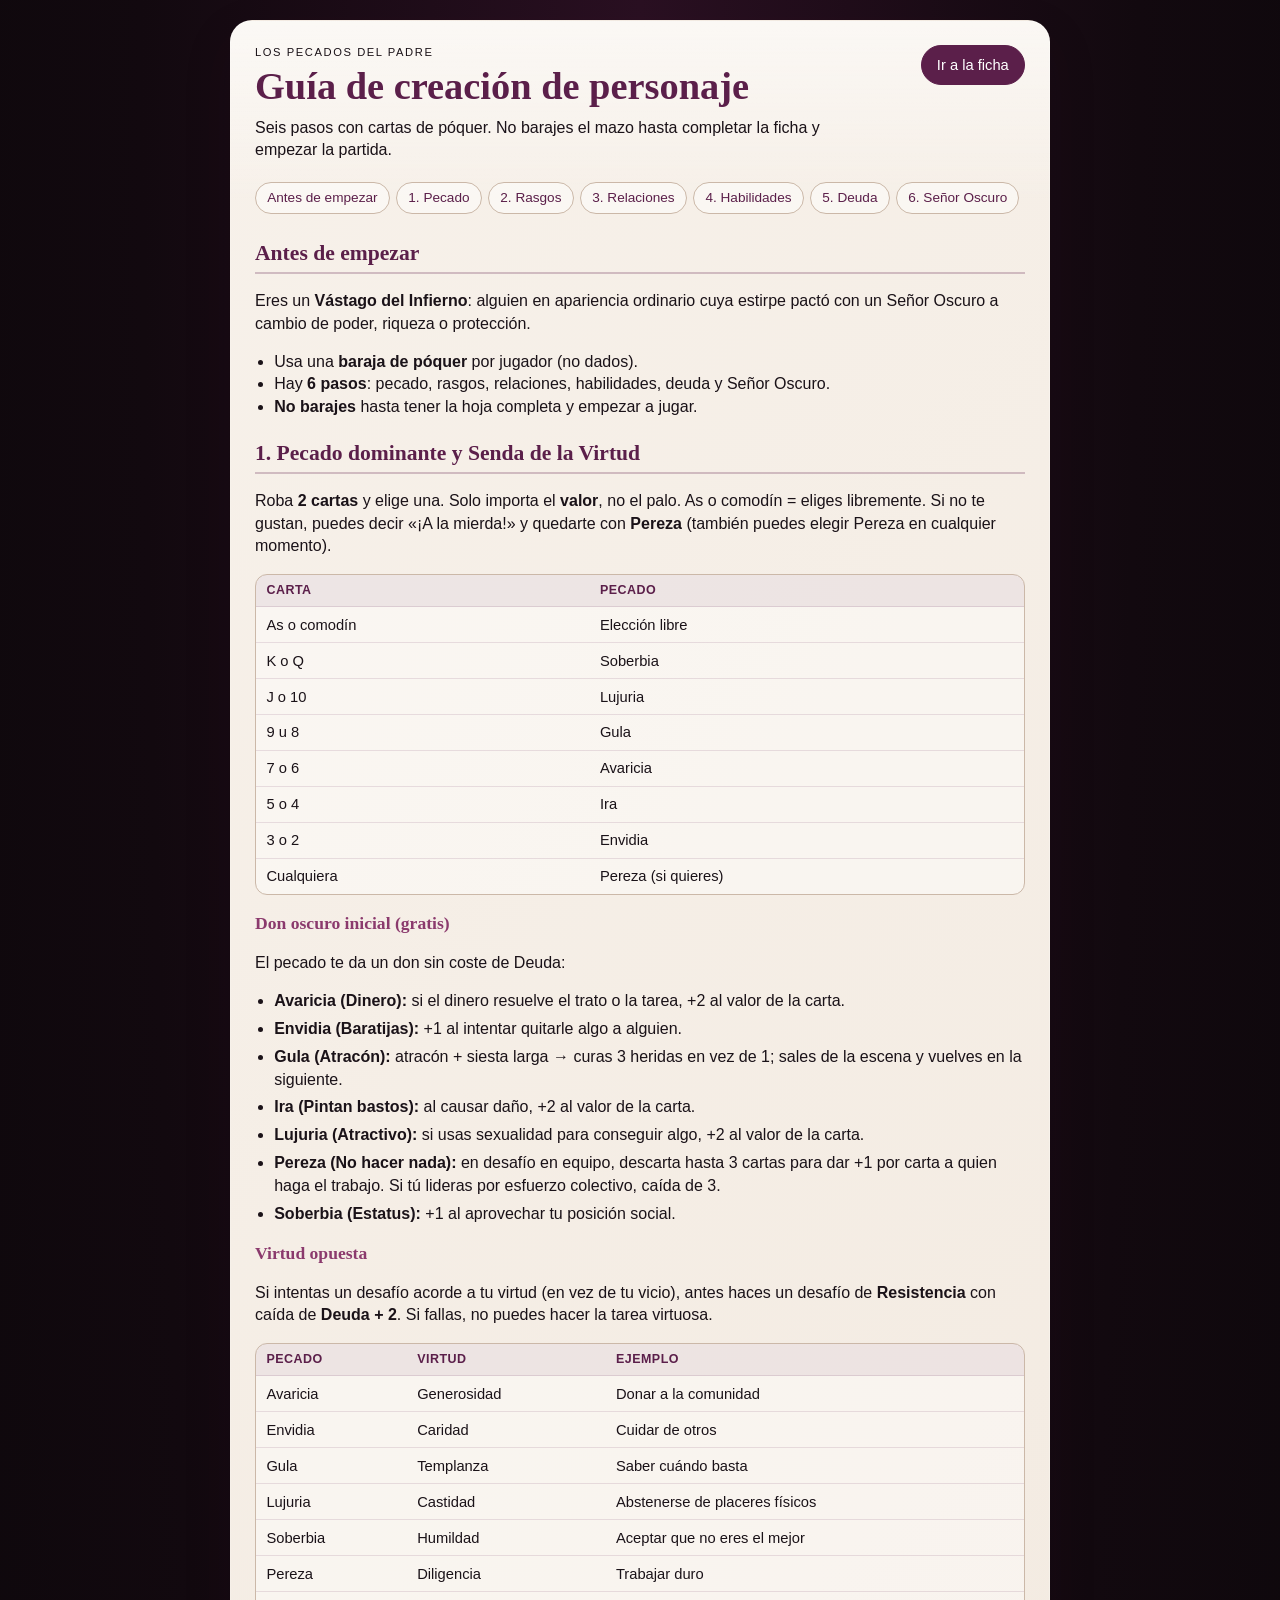
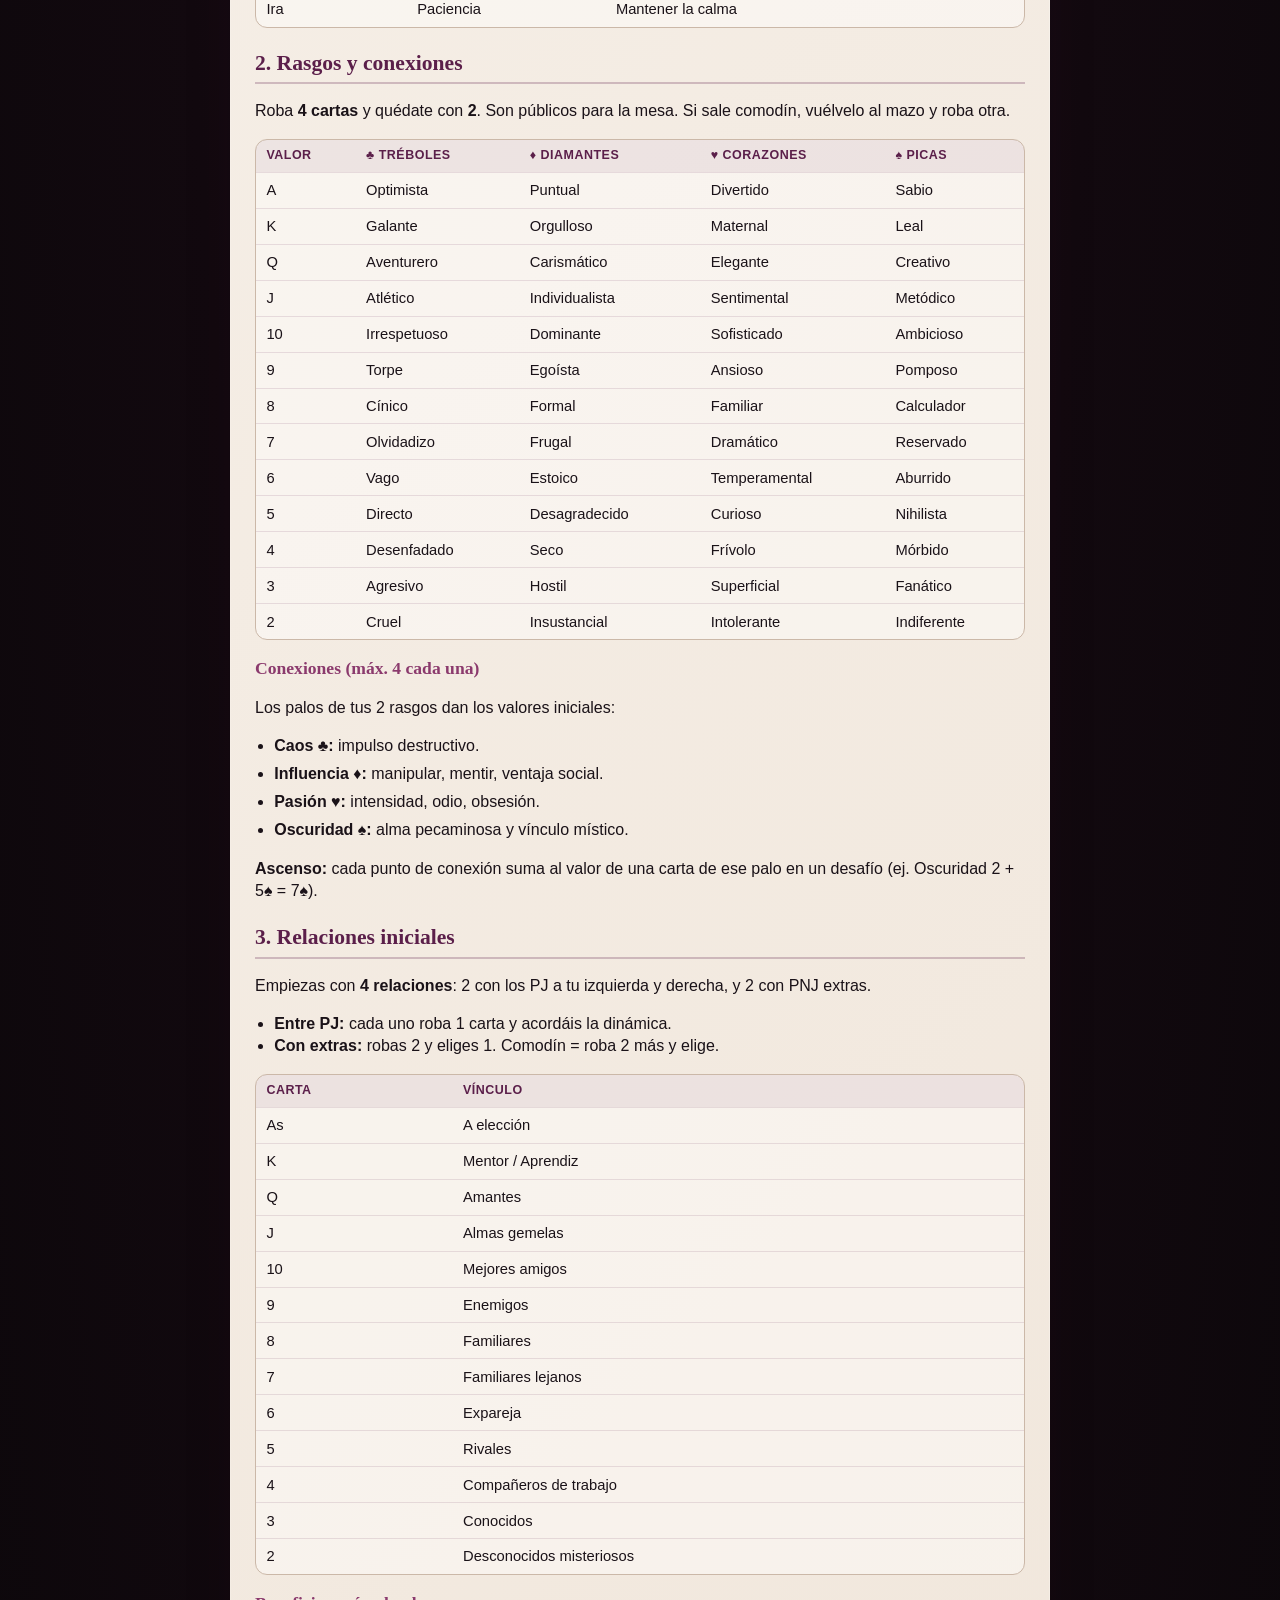
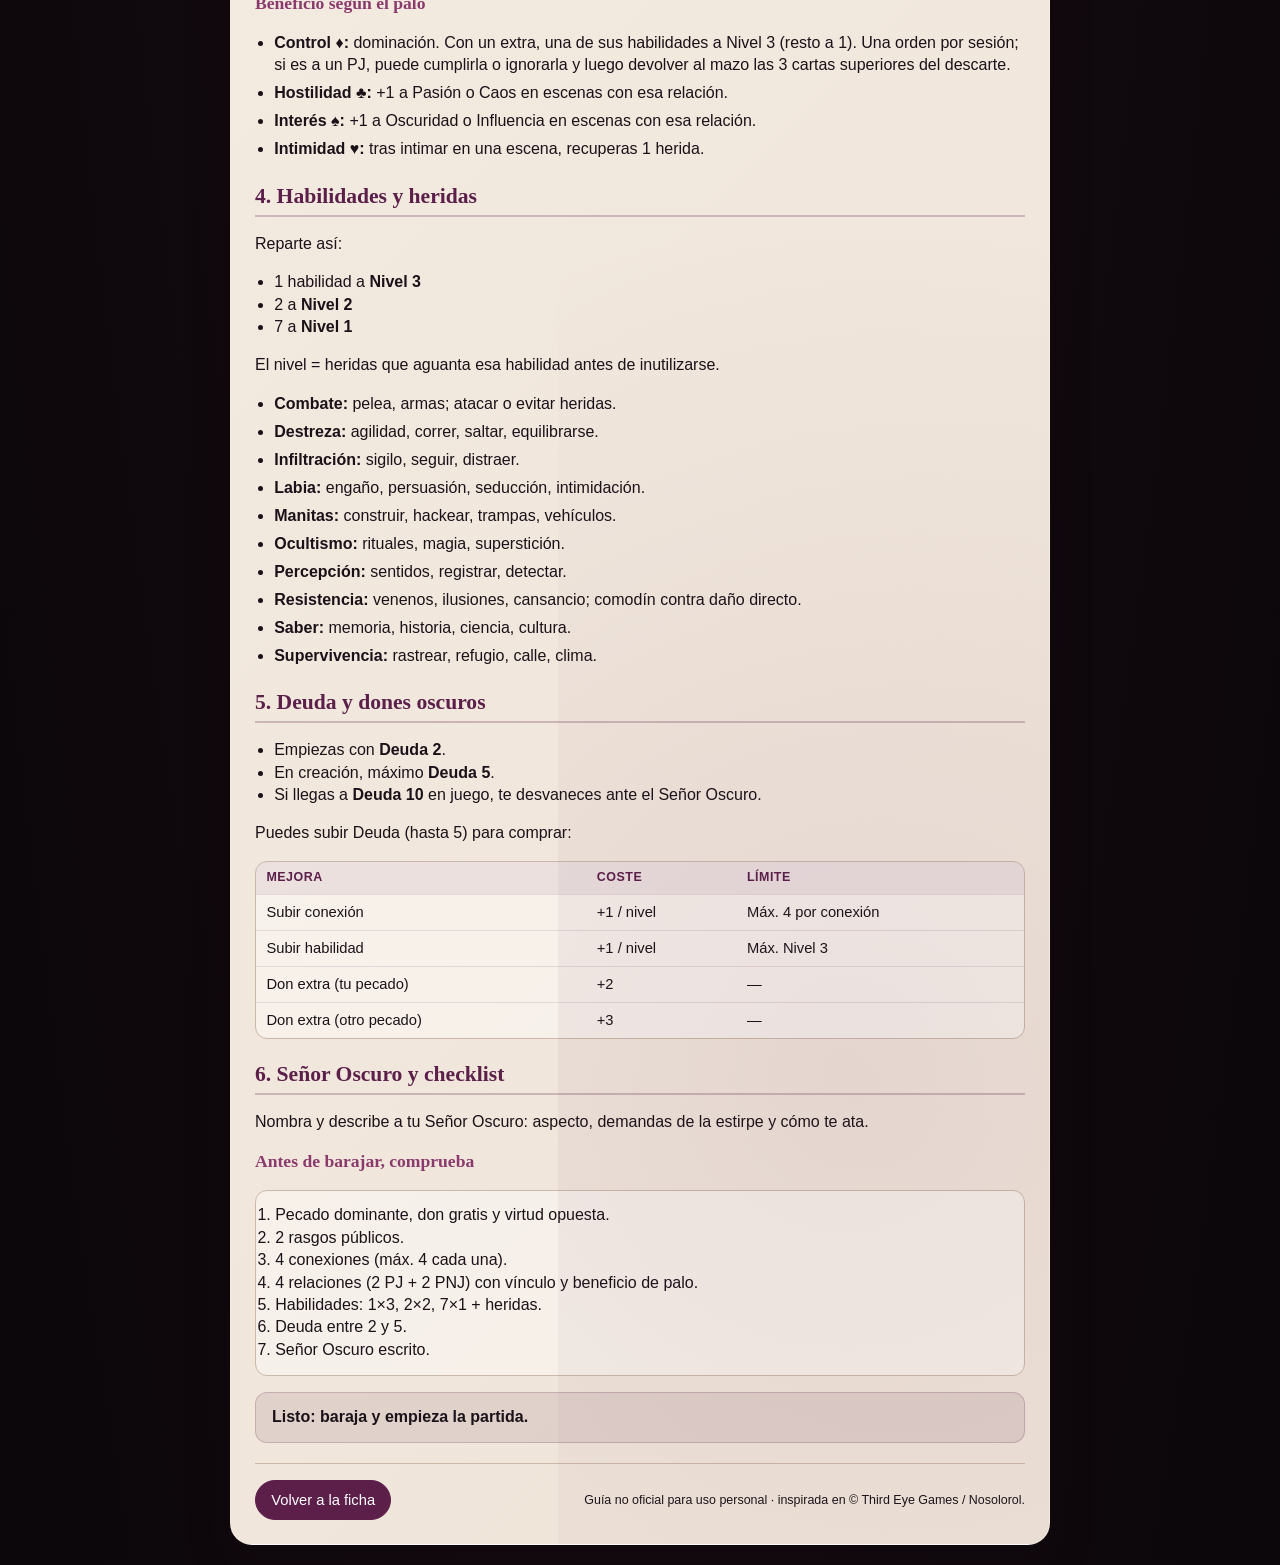
==== guia.html @ a3022a76 "added creation guide" ====
<!DOCTYPE html>
<html lang="es">
  <head>
    <meta charset="utf-8" />
    <meta name="viewport" content="width=device-width, initial-scale=1" />
    <title>Guía de creación — Los Pecados del Padre</title>
    <meta
      name="description"
      content="Guía simple de creación de personaje para Los Pecados del Padre."
    />
    <link rel="stylesheet" href="styles.css" />
  </head>
  <body>
    <div class="page guide">
      <header class="guide-top">
        <div>
          <p class="eyebrow">Los Pecados del Padre</p>
          <h1>Guía de creación de personaje</h1>
          <p class="lede">
            Seis pasos con cartas de póquer. No barajes el mazo hasta completar
            la ficha y empezar la partida.
          </p>
        </div>
        <a class="nav-btn" href="index.html">Ir a la ficha</a>
      </header>

      <nav class="toc" aria-label="Pasos">
        <a href="#intro">Antes de empezar</a>
        <a href="#paso-1">1. Pecado</a>
        <a href="#paso-2">2. Rasgos</a>
        <a href="#paso-3">3. Relaciones</a>
        <a href="#paso-4">4. Habilidades</a>
        <a href="#paso-5">5. Deuda</a>
        <a href="#paso-6">6. Señor Oscuro</a>
      </nav>

      <section id="intro">
        <h2>Antes de empezar</h2>
        <p>
          Eres un <strong>Vástago del Infierno</strong>: alguien en apariencia
          ordinario cuya estirpe pactó con un Señor Oscuro a cambio de poder,
          riqueza o protección.
        </p>
        <ul>
          <li>Usa una <strong>baraja de póquer</strong> por jugador (no dados).</li>
          <li>Hay <strong>6 pasos</strong>: pecado, rasgos, relaciones, habilidades, deuda y Señor Oscuro.</li>
          <li><strong>No barajes</strong> hasta tener la hoja completa y empezar a jugar.</li>
        </ul>
      </section>

      <section id="paso-1">
        <h2>1. Pecado dominante y Senda de la Virtud</h2>
        <p>
          Roba <strong>2 cartas</strong> y elige una. Solo importa el
          <strong>valor</strong>, no el palo. As o comodín = eliges libremente.
          Si no te gustan, puedes decir «¡A la mierda!» y quedarte con
          <strong>Pereza</strong> (también puedes elegir Pereza en cualquier momento).
        </p>

        <div class="table-wrap">
          <table>
            <thead>
              <tr>
                <th>Carta</th>
                <th>Pecado</th>
              </tr>
            </thead>
            <tbody>
              <tr><td>As o comodín</td><td>Elección libre</td></tr>
              <tr><td>K o Q</td><td>Soberbia</td></tr>
              <tr><td>J o 10</td><td>Lujuria</td></tr>
              <tr><td>9 u 8</td><td>Gula</td></tr>
              <tr><td>7 o 6</td><td>Avaricia</td></tr>
              <tr><td>5 o 4</td><td>Ira</td></tr>
              <tr><td>3 o 2</td><td>Envidia</td></tr>
              <tr><td>Cualquiera</td><td>Pereza (si quieres)</td></tr>
            </tbody>
          </table>
        </div>

        <h3>Don oscuro inicial (gratis)</h3>
        <p>El pecado te da un don sin coste de Deuda:</p>
        <ul class="compact">
          <li><strong>Avaricia (Dinero):</strong> si el dinero resuelve el trato o la tarea, +2 al valor de la carta.</li>
          <li><strong>Envidia (Baratijas):</strong> +1 al intentar quitarle algo a alguien.</li>
          <li><strong>Gula (Atracón):</strong> atracón + siesta larga → curas 3 heridas en vez de 1; sales de la escena y vuelves en la siguiente.</li>
          <li><strong>Ira (Pintan bastos):</strong> al causar daño, +2 al valor de la carta.</li>
          <li><strong>Lujuria (Atractivo):</strong> si usas sexualidad para conseguir algo, +2 al valor de la carta.</li>
          <li><strong>Pereza (No hacer nada):</strong> en desafío en equipo, descarta hasta 3 cartas para dar +1 por carta a quien haga el trabajo. Si tú lideras por esfuerzo colectivo, caída de 3.</li>
          <li><strong>Soberbia (Estatus):</strong> +1 al aprovechar tu posición social.</li>
        </ul>

        <h3>Virtud opuesta</h3>
        <p>
          Si intentas un desafío acorde a tu virtud (en vez de tu vicio), antes
          haces un desafío de <strong>Resistencia</strong> con caída de
          <strong>Deuda + 2</strong>. Si fallas, no puedes hacer la tarea virtuosa.
        </p>
        <div class="table-wrap">
          <table>
            <thead>
              <tr><th>Pecado</th><th>Virtud</th><th>Ejemplo</th></tr>
            </thead>
            <tbody>
              <tr><td>Avaricia</td><td>Generosidad</td><td>Donar a la comunidad</td></tr>
              <tr><td>Envidia</td><td>Caridad</td><td>Cuidar de otros</td></tr>
              <tr><td>Gula</td><td>Templanza</td><td>Saber cuándo basta</td></tr>
              <tr><td>Lujuria</td><td>Castidad</td><td>Abstenerse de placeres físicos</td></tr>
              <tr><td>Soberbia</td><td>Humildad</td><td>Aceptar que no eres el mejor</td></tr>
              <tr><td>Pereza</td><td>Diligencia</td><td>Trabajar duro</td></tr>
              <tr><td>Ira</td><td>Paciencia</td><td>Mantener la calma</td></tr>
            </tbody>
          </table>
        </div>
      </section>

      <section id="paso-2">
        <h2>2. Rasgos y conexiones</h2>
        <p>
          Roba <strong>4 cartas</strong> y quédate con <strong>2</strong>. Son
          públicos para la mesa. Si sale comodín, vuélvelo al mazo y roba otra.
        </p>

        <div class="table-wrap">
          <table>
            <thead>
              <tr>
                <th>Valor</th>
                <th>♣ Tréboles</th>
                <th>♦ Diamantes</th>
                <th>♥ Corazones</th>
                <th>♠ Picas</th>
              </tr>
            </thead>
            <tbody>
              <tr><td>A</td><td>Optimista</td><td>Puntual</td><td>Divertido</td><td>Sabio</td></tr>
              <tr><td>K</td><td>Galante</td><td>Orgulloso</td><td>Maternal</td><td>Leal</td></tr>
              <tr><td>Q</td><td>Aventurero</td><td>Carismático</td><td>Elegante</td><td>Creativo</td></tr>
              <tr><td>J</td><td>Atlético</td><td>Individualista</td><td>Sentimental</td><td>Metódico</td></tr>
              <tr><td>10</td><td>Irrespetuoso</td><td>Dominante</td><td>Sofisticado</td><td>Ambicioso</td></tr>
              <tr><td>9</td><td>Torpe</td><td>Egoísta</td><td>Ansioso</td><td>Pomposo</td></tr>
              <tr><td>8</td><td>Cínico</td><td>Formal</td><td>Familiar</td><td>Calculador</td></tr>
              <tr><td>7</td><td>Olvidadizo</td><td>Frugal</td><td>Dramático</td><td>Reservado</td></tr>
              <tr><td>6</td><td>Vago</td><td>Estoico</td><td>Temperamental</td><td>Aburrido</td></tr>
              <tr><td>5</td><td>Directo</td><td>Desagradecido</td><td>Curioso</td><td>Nihilista</td></tr>
              <tr><td>4</td><td>Desenfadado</td><td>Seco</td><td>Frívolo</td><td>Mórbido</td></tr>
              <tr><td>3</td><td>Agresivo</td><td>Hostil</td><td>Superficial</td><td>Fanático</td></tr>
              <tr><td>2</td><td>Cruel</td><td>Insustancial</td><td>Intolerante</td><td>Indiferente</td></tr>
            </tbody>
          </table>
        </div>

        <h3>Conexiones (máx. 4 cada una)</h3>
        <p>Los palos de tus 2 rasgos dan los valores iniciales:</p>
        <ul class="compact">
          <li><strong>Caos ♣:</strong> impulso destructivo.</li>
          <li><strong>Influencia ♦:</strong> manipular, mentir, ventaja social.</li>
          <li><strong>Pasión ♥:</strong> intensidad, odio, obsesión.</li>
          <li><strong>Oscuridad ♠:</strong> alma pecaminosa y vínculo místico.</li>
        </ul>
        <p>
          <strong>Ascenso:</strong> cada punto de conexión suma al valor de una
          carta de ese palo en un desafío (ej. Oscuridad 2 + 5♠ = 7♠).
        </p>
      </section>

      <section id="paso-3">
        <h2>3. Relaciones iniciales</h2>
        <p>
          Empiezas con <strong>4 relaciones</strong>: 2 con los PJ a tu izquierda
          y derecha, y 2 con PNJ extras.
        </p>
        <ul>
          <li><strong>Entre PJ:</strong> cada uno roba 1 carta y acordáis la dinámica.</li>
          <li><strong>Con extras:</strong> robas 2 y eliges 1. Comodín = roba 2 más y elige.</li>
        </ul>

        <div class="table-wrap">
          <table>
            <thead>
              <tr><th>Carta</th><th>Vínculo</th></tr>
            </thead>
            <tbody>
              <tr><td>As</td><td>A elección</td></tr>
              <tr><td>K</td><td>Mentor / Aprendiz</td></tr>
              <tr><td>Q</td><td>Amantes</td></tr>
              <tr><td>J</td><td>Almas gemelas</td></tr>
              <tr><td>10</td><td>Mejores amigos</td></tr>
              <tr><td>9</td><td>Enemigos</td></tr>
              <tr><td>8</td><td>Familiares</td></tr>
              <tr><td>7</td><td>Familiares lejanos</td></tr>
              <tr><td>6</td><td>Expareja</td></tr>
              <tr><td>5</td><td>Rivales</td></tr>
              <tr><td>4</td><td>Compañeros de trabajo</td></tr>
              <tr><td>3</td><td>Conocidos</td></tr>
              <tr><td>2</td><td>Desconocidos misteriosos</td></tr>
            </tbody>
          </table>
        </div>

        <h3>Beneficio según el palo</h3>
        <ul class="compact">
          <li><strong>Control ♦:</strong> dominación. Con un extra, una de sus habilidades a Nivel 3 (resto a 1). Una orden por sesión; si es a un PJ, puede cumplirla o ignorarla y luego devolver al mazo las 3 cartas superiores del descarte.</li>
          <li><strong>Hostilidad ♣:</strong> +1 a Pasión o Caos en escenas con esa relación.</li>
          <li><strong>Interés ♠:</strong> +1 a Oscuridad o Influencia en escenas con esa relación.</li>
          <li><strong>Intimidad ♥:</strong> tras intimar en una escena, recuperas 1 herida.</li>
        </ul>
      </section>

      <section id="paso-4">
        <h2>4. Habilidades y heridas</h2>
        <p>Reparte así:</p>
        <ul>
          <li>1 habilidad a <strong>Nivel 3</strong></li>
          <li>2 a <strong>Nivel 2</strong></li>
          <li>7 a <strong>Nivel 1</strong></li>
        </ul>
        <p>El nivel = heridas que aguanta esa habilidad antes de inutilizarse.</p>
        <ul class="compact">
          <li><strong>Combate:</strong> pelea, armas; atacar o evitar heridas.</li>
          <li><strong>Destreza:</strong> agilidad, correr, saltar, equilibrarse.</li>
          <li><strong>Infiltración:</strong> sigilo, seguir, distraer.</li>
          <li><strong>Labia:</strong> engaño, persuasión, seducción, intimidación.</li>
          <li><strong>Manitas:</strong> construir, hackear, trampas, vehículos.</li>
          <li><strong>Ocultismo:</strong> rituales, magia, superstición.</li>
          <li><strong>Percepción:</strong> sentidos, registrar, detectar.</li>
          <li><strong>Resistencia:</strong> venenos, ilusiones, cansancio; comodín contra daño directo.</li>
          <li><strong>Saber:</strong> memoria, historia, ciencia, cultura.</li>
          <li><strong>Supervivencia:</strong> rastrear, refugio, calle, clima.</li>
        </ul>
      </section>

      <section id="paso-5">
        <h2>5. Deuda y dones oscuros</h2>
        <ul>
          <li>Empiezas con <strong>Deuda 2</strong>.</li>
          <li>En creación, máximo <strong>Deuda 5</strong>.</li>
          <li>Si llegas a <strong>Deuda 10</strong> en juego, te desvaneces ante el Señor Oscuro.</li>
        </ul>
        <p>Puedes subir Deuda (hasta 5) para comprar:</p>
        <div class="table-wrap">
          <table>
            <thead>
              <tr><th>Mejora</th><th>Coste</th><th>Límite</th></tr>
            </thead>
            <tbody>
              <tr><td>Subir conexión</td><td>+1 / nivel</td><td>Máx. 4 por conexión</td></tr>
              <tr><td>Subir habilidad</td><td>+1 / nivel</td><td>Máx. Nivel 3</td></tr>
              <tr><td>Don extra (tu pecado)</td><td>+2</td><td>—</td></tr>
              <tr><td>Don extra (otro pecado)</td><td>+3</td><td>—</td></tr>
            </tbody>
          </table>
        </div>
      </section>

      <section id="paso-6">
        <h2>6. Señor Oscuro y checklist</h2>
        <p>
          Nombra y describe a tu Señor Oscuro: aspecto, demandas de la estirpe
          y cómo te ata.
        </p>
        <h3>Antes de barajar, comprueba</h3>
        <ol class="checklist">
          <li>Pecado dominante, don gratis y virtud opuesta.</li>
          <li>2 rasgos públicos.</li>
          <li>4 conexiones (máx. 4 cada una).</li>
          <li>4 relaciones (2 PJ + 2 PNJ) con vínculo y beneficio de palo.</li>
          <li>Habilidades: 1×3, 2×2, 7×1 + heridas.</li>
          <li>Deuda entre 2 y 5.</li>
          <li>Señor Oscuro escrito.</li>
        </ol>
        <p class="callout">Listo: baraja y empieza la partida.</p>
      </section>

      <footer class="toolbar guide-foot">
        <a class="nav-btn" href="index.html">Volver a la ficha</a>
        <p class="credit">
          Guía no oficial para uso personal · inspirada en © Third Eye Games /
          Nosolorol.
        </p>
      </footer>
    </div>
  </body>
</html>
---- styles.css ----
:root {
  --ink: #1a1218;
  --muted: #5c4a56;
  --paper: #f7f1ea;
  --paper-2: #efe4d8;
  --line: #cbb8a8;
  --accent: #5b1f4a;
  --accent-2: #8b3a6d;
  --danger: #8a1f2b;
  --shadow: 0 18px 50px rgba(40, 16, 28, 0.12);
  --radius: 14px;
  --font-display: "Palatino Linotype", Palatino, "Book Antiqua", Georgia, serif;
  --font-body: "Avenir Next", "Segoe UI", "Helvetica Neue", sans-serif;
}

* {
  box-sizing: border-box;
}

html {
  background:
    radial-gradient(ellipse at top, #2a1022 0%, #12090f 55%, #0b070a 100%);
  min-height: 100%;
}

body {
  margin: 0;
  color: var(--ink);
  font-family: var(--font-body);
  line-height: 1.4;
  padding: 1.25rem;
}

.page {
  max-width: 980px;
  margin: 0 auto;
  background:
    linear-gradient(180deg, rgba(255, 255, 255, 0.55), transparent 180px),
    linear-gradient(135deg, var(--paper), var(--paper-2));
  border: 1px solid rgba(255, 255, 255, 0.2);
  border-radius: 22px;
  box-shadow: var(--shadow);
  padding: 1.5rem;
  position: relative;
  overflow: hidden;
}

.page::before {
  content: "";
  position: absolute;
  inset: auto -10% -20% 40%;
  height: 60%;
  background:
    radial-gradient(circle, rgba(91, 31, 74, 0.08), transparent 60%);
  pointer-events: none;
}

.top {
  display: grid;
  grid-template-columns: 1.1fr 1.4fr;
  gap: 1.25rem;
  align-items: start;
  margin-bottom: 1.25rem;
}

.eyebrow {
  margin: 0 0 0.35rem;
  text-transform: uppercase;
  letter-spacing: 0.14em;
  font-size: 0.7rem;
  color: var(--muted);
}

.brand h1 {
  margin: 0;
  font-family: var(--font-display);
  font-size: clamp(2rem, 5vw, 3rem);
  line-height: 0.95;
  color: var(--accent);
  letter-spacing: -0.02em;
}

.identity {
  display: grid;
  grid-template-columns: 1fr 1fr;
  gap: 0.65rem;
}

.identity .wide {
  grid-column: 1 / -1;
}

.resources {
  display: grid;
  grid-template-columns: repeat(5, minmax(0, 1fr));
  gap: 0.65rem;
  margin-bottom: 1.25rem;
}

.stat {
  background: rgba(255, 255, 255, 0.45);
  border: 1px solid var(--line);
  border-radius: var(--radius);
  padding: 0.65rem;
  display: grid;
  gap: 0.35rem;
  justify-items: center;
  text-align: center;
}

.stat span {
  font-size: 0.72rem;
  letter-spacing: 0.08em;
  text-transform: uppercase;
  color: var(--accent);
  font-weight: 700;
}

.stat input[type="text"] {
  width: 100%;
  text-align: center;
  font-size: 1.25rem;
  font-weight: 700;
}

.stat i {
  font-style: normal;
  opacity: 0.75;
}

.columns {
  display: grid;
  grid-template-columns: 1fr 1fr;
  gap: 1.25rem;
}

section {
  margin-bottom: 1.25rem;
}

h2 {
  margin: 0 0 0.65rem;
  font-family: var(--font-display);
  color: var(--accent);
  font-size: 1.35rem;
  border-bottom: 2px solid rgba(91, 31, 74, 0.25);
  padding-bottom: 0.25rem;
}

.hint {
  margin: -0.25rem 0 0.75rem;
  color: var(--muted);
  font-size: 0.9rem;
}

.stack,
.missions {
  display: grid;
  gap: 0.75rem;
}

.gift,
.relation {
  background: rgba(255, 255, 255, 0.35);
  border: 1px solid var(--line);
  border-radius: 12px;
  padding: 0.75rem;
  display: grid;
  gap: 0.5rem;
}

.row {
  display: grid;
  grid-template-columns: 1fr 0.55fr;
  gap: 0.5rem;
}

label {
  display: grid;
  gap: 0.25rem;
}

label > span {
  font-size: 0.72rem;
  letter-spacing: 0.06em;
  text-transform: uppercase;
  color: var(--muted);
  font-weight: 600;
}

input[type="text"],
textarea {
  width: 100%;
  border: 1px solid var(--line);
  background: rgba(255, 255, 255, 0.7);
  border-radius: 8px;
  padding: 0.55rem 0.65rem;
  font: inherit;
  color: var(--ink);
  resize: vertical;
}

input[type="text"]:focus,
textarea:focus {
  outline: 2px solid rgba(139, 58, 109, 0.35);
  border-color: var(--accent-2);
}

.skills {
  display: grid;
  gap: 0.45rem;
}

.skill {
  display: grid;
  grid-template-columns: 1fr auto;
  gap: 0.75rem;
  align-items: center;
  padding: 0.45rem 0.55rem;
  border-bottom: 1px dashed rgba(91, 31, 74, 0.2);
}

.skill-name {
  display: flex;
  align-items: center;
  gap: 0.55rem;
  font-weight: 700;
  letter-spacing: 0.04em;
  text-transform: uppercase;
  font-size: 0.92rem;
}

.skill-name input[type="text"] {
  width: 2.5rem;
  text-align: center;
  padding: 0.35rem;
  font-weight: 700;
}

.wounds {
  display: flex;
  gap: 0.35rem;
}

.wounds label {
  display: inline-flex;
  width: 1.15rem;
  height: 1.15rem;
  border: 1.5px solid var(--accent);
  border-radius: 3px;
  align-items: center;
  justify-content: center;
  cursor: pointer;
  background: rgba(255, 255, 255, 0.65);
}

.wounds input {
  appearance: none;
  width: 100%;
  height: 100%;
  margin: 0;
  border-radius: 1px;
  cursor: pointer;
}

.wounds input:checked {
  background: var(--accent);
}

.toolbar {
  margin-top: 0.5rem;
  padding-top: 1rem;
  border-top: 1px solid var(--line);
  display: grid;
  gap: 0.75rem;
}

.status {
  margin: 0;
  color: var(--muted);
  font-size: 0.92rem;
}

.actions {
  display: flex;
  flex-wrap: wrap;
  gap: 0.5rem;
}

button,
.file-btn {
  appearance: none;
  border: 1px solid var(--accent);
  background: var(--accent);
  color: #fff;
  border-radius: 999px;
  padding: 0.55rem 0.95rem;
  font: inherit;
  font-size: 0.92rem;
  cursor: pointer;
}

.file-btn {
  display: inline-flex;
  align-items: center;
}

button.danger {
  background: transparent;
  color: var(--danger);
  border-color: var(--danger);
}

a.nav-btn {
  appearance: none;
  display: inline-flex;
  align-items: center;
  justify-content: center;
  text-decoration: none;
  border: 1px solid var(--accent);
  background: var(--accent);
  color: #fff;
  border-radius: 999px;
  padding: 0.55rem 0.95rem;
  font: inherit;
  font-size: 0.92rem;
  cursor: pointer;
}

a.nav-btn.secondary {
  background: transparent;
  color: var(--accent);
}

.guide-link {
  margin-top: 0.85rem;
}

.credit {
  margin: 0;
  color: var(--muted);
  font-size: 0.78rem;
}

/* —— Guía —— */
.guide {
  max-width: 820px;
}

.guide-top {
  display: flex;
  flex-wrap: wrap;
  gap: 1rem;
  justify-content: space-between;
  align-items: flex-start;
  margin-bottom: 1.25rem;
}

.guide h1 {
  margin: 0;
  font-family: var(--font-display);
  font-size: clamp(1.75rem, 4vw, 2.4rem);
  line-height: 1.05;
  color: var(--accent);
}

.lede {
  margin: 0.65rem 0 0;
  color: var(--muted);
  max-width: 36rem;
}

.toc {
  display: flex;
  flex-wrap: wrap;
  gap: 0.4rem;
  margin-bottom: 1.5rem;
}

.toc a {
  text-decoration: none;
  color: var(--accent);
  border: 1px solid var(--line);
  background: rgba(255, 255, 255, 0.45);
  border-radius: 999px;
  padding: 0.35rem 0.7rem;
  font-size: 0.85rem;
}

.guide section {
  scroll-margin-top: 1rem;
}

.guide h3 {
  margin: 1rem 0 0.5rem;
  font-family: var(--font-display);
  color: var(--accent-2);
  font-size: 1.1rem;
}

.guide p,
.guide li {
  color: var(--ink);
}

.guide ul,
.guide ol {
  padding-left: 1.2rem;
}

.compact li {
  margin-bottom: 0.35rem;
}

.table-wrap {
  overflow-x: auto;
  margin: 0.75rem 0 1rem;
  border: 1px solid var(--line);
  border-radius: 12px;
  background: rgba(255, 255, 255, 0.4);
}

.guide table {
  width: 100%;
  border-collapse: collapse;
  font-size: 0.92rem;
}

.guide th,
.guide td {
  padding: 0.45rem 0.65rem;
  border-bottom: 1px solid rgba(91, 31, 74, 0.12);
  text-align: left;
  vertical-align: top;
}

.guide th {
  background: rgba(91, 31, 74, 0.08);
  color: var(--accent);
  font-size: 0.78rem;
  letter-spacing: 0.04em;
  text-transform: uppercase;
}

.guide tr:last-child td {
  border-bottom: none;
}

.checklist {
  background: rgba(255, 255, 255, 0.4);
  border: 1px solid var(--line);
  border-radius: 12px;
  padding: 0.85rem 0.85rem 0.85rem 1.75rem;
}

.callout {
  margin-top: 1rem;
  padding: 0.85rem 1rem;
  border-radius: 12px;
  background: rgba(91, 31, 74, 0.1);
  border: 1px solid rgba(91, 31, 74, 0.2);
  font-weight: 700;
  color: var(--accent);
}

.guide-foot {
  display: flex;
  flex-wrap: wrap;
  align-items: center;
  gap: 0.75rem;
  justify-content: space-between;
}

@media (max-width: 800px) {
  .top,
  .columns,
  .resources,
  .identity,
  .row,
  .missions {
    grid-template-columns: 1fr;
  }

  .resources {
    grid-template-columns: repeat(2, minmax(0, 1fr));
  }
}

@media print {
  html,
  body {
    background: #fff;
    padding: 0;
  }

  .page {
    box-shadow: none;
    border: none;
    border-radius: 0;
    max-width: none;
  }

  .toolbar {
    display: none;
  }
}
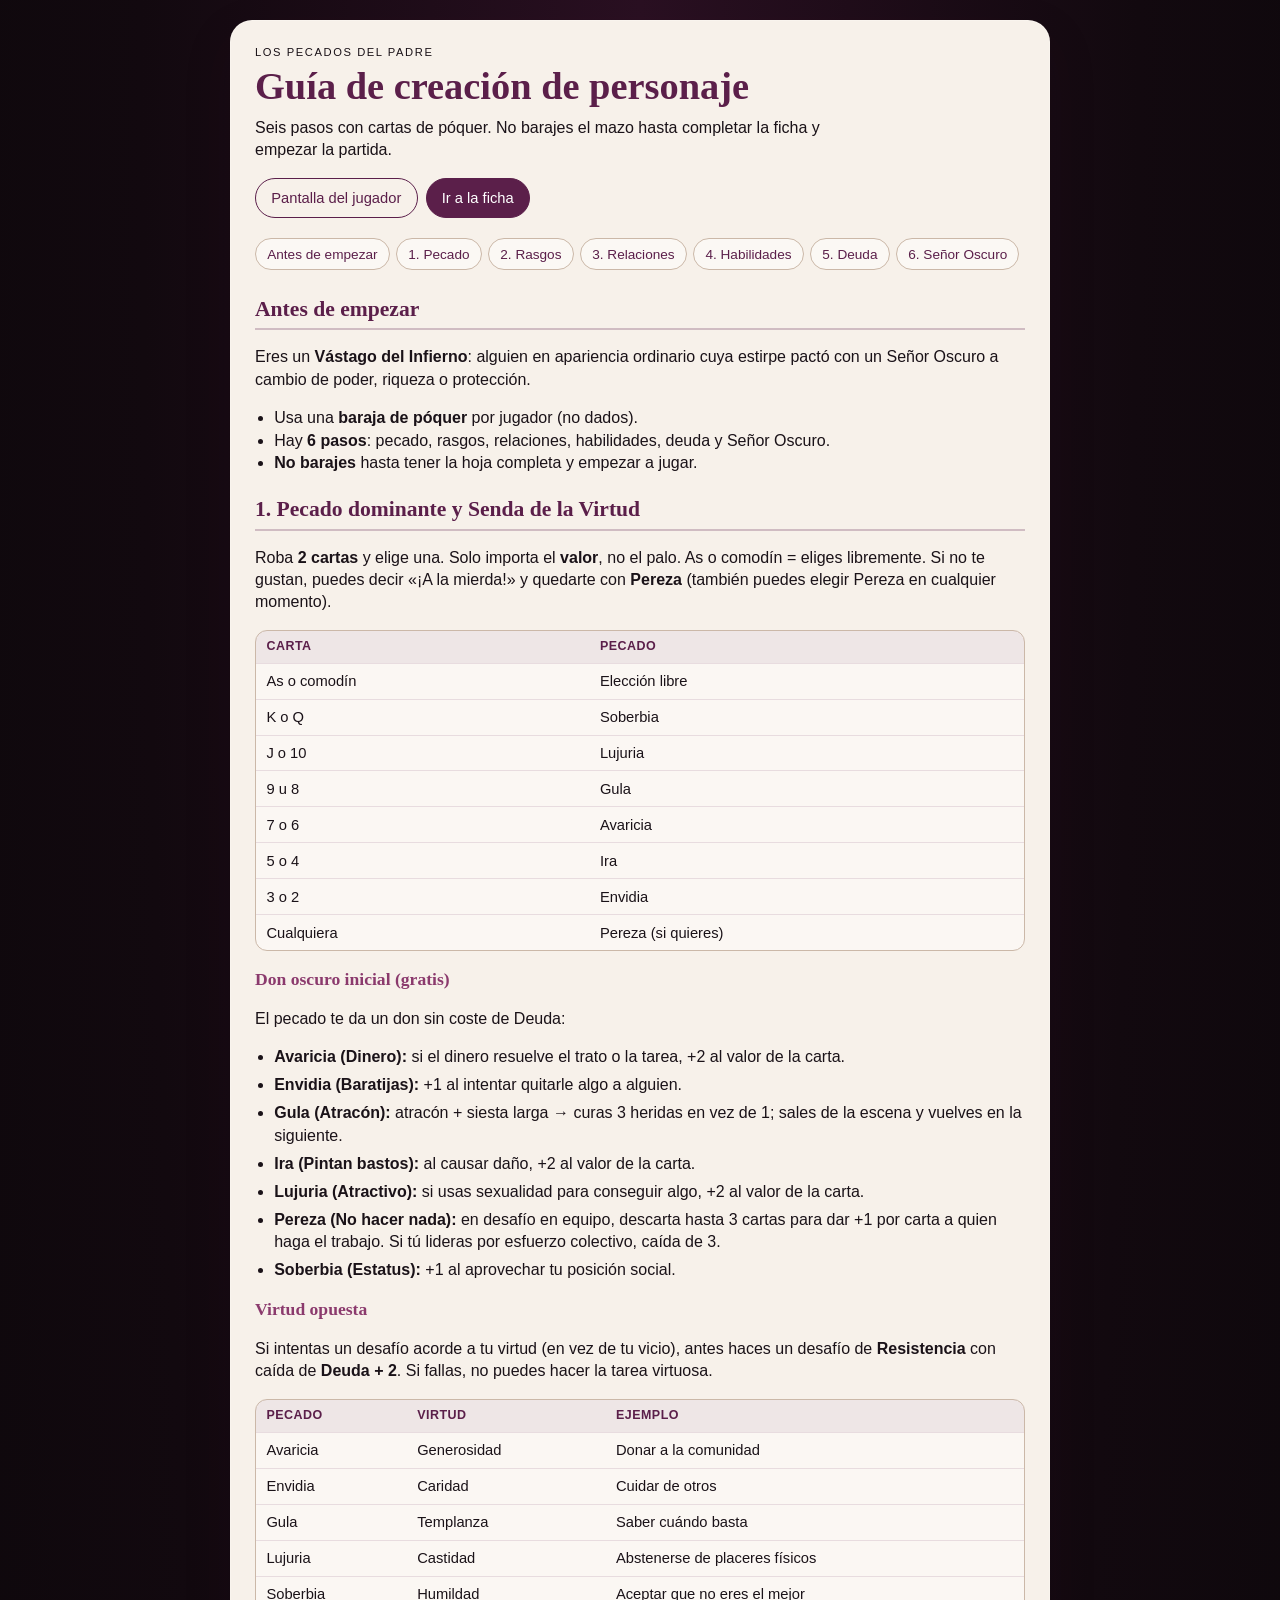
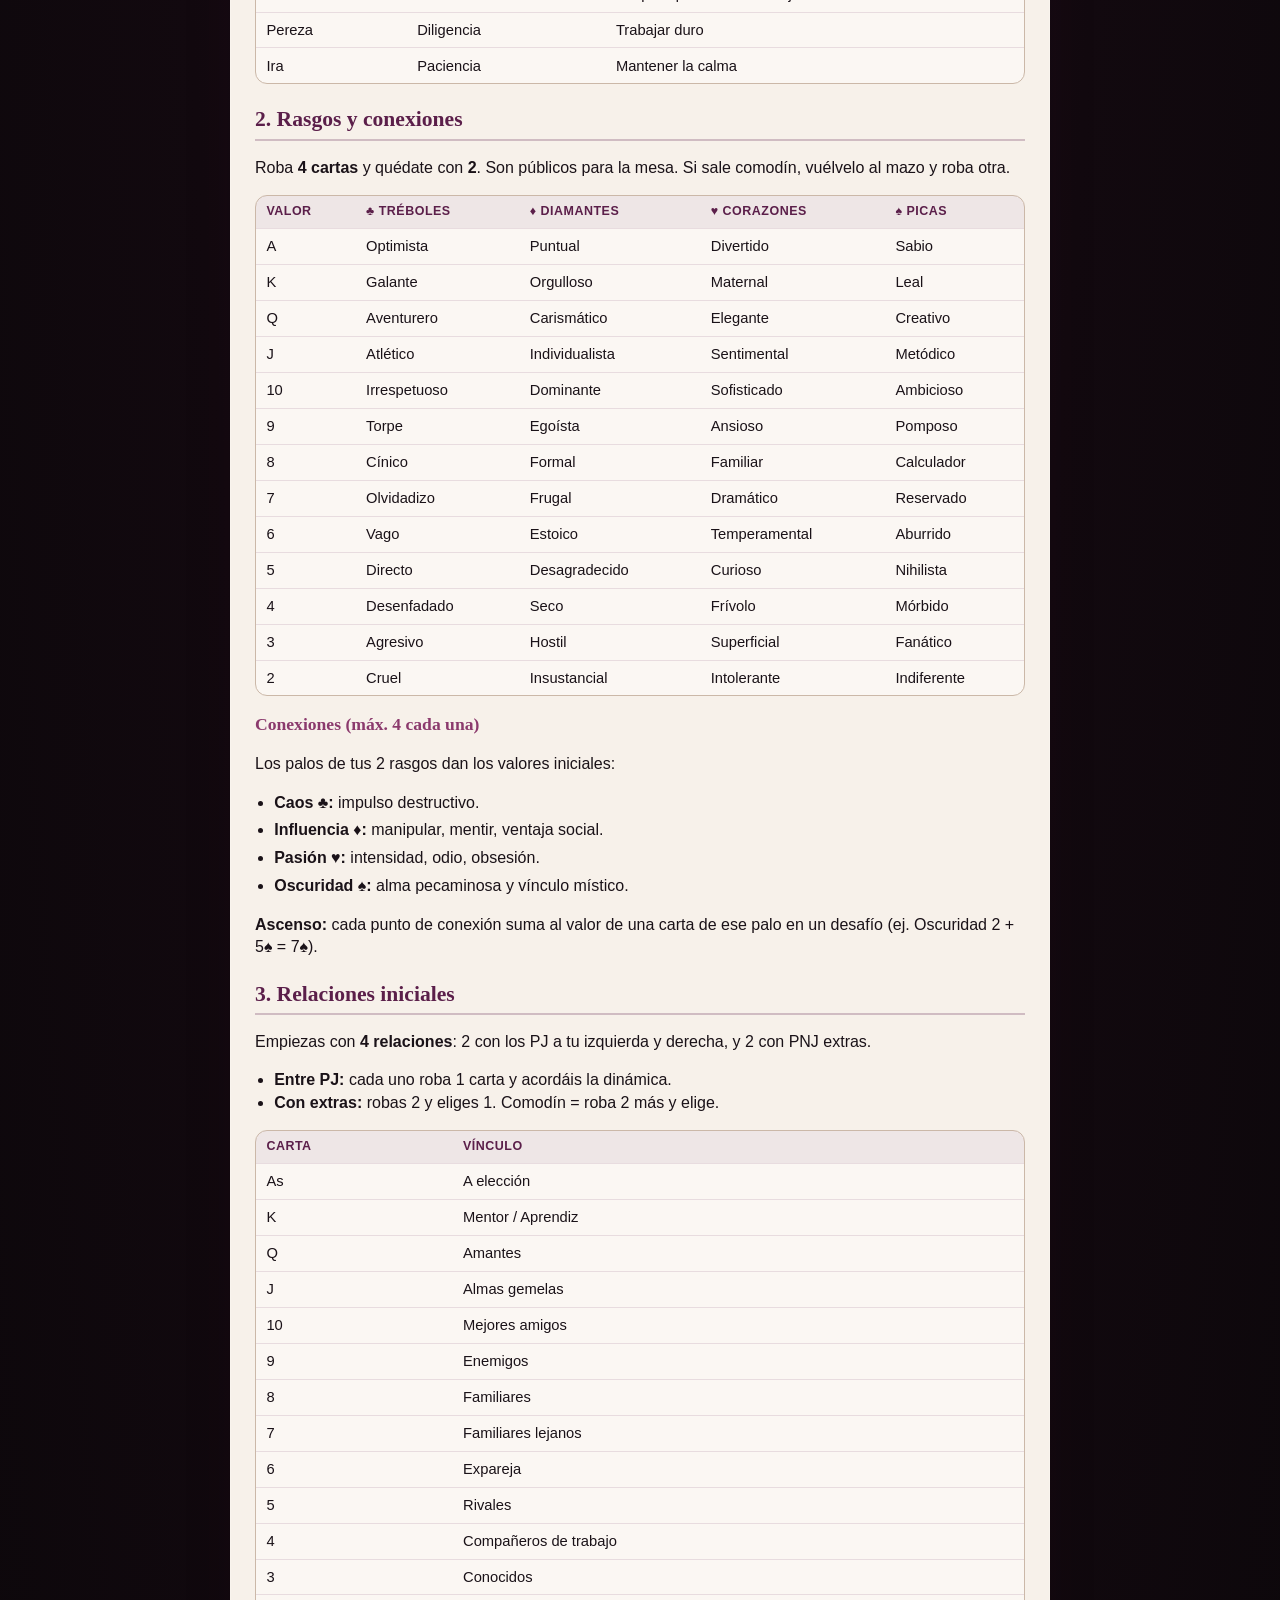
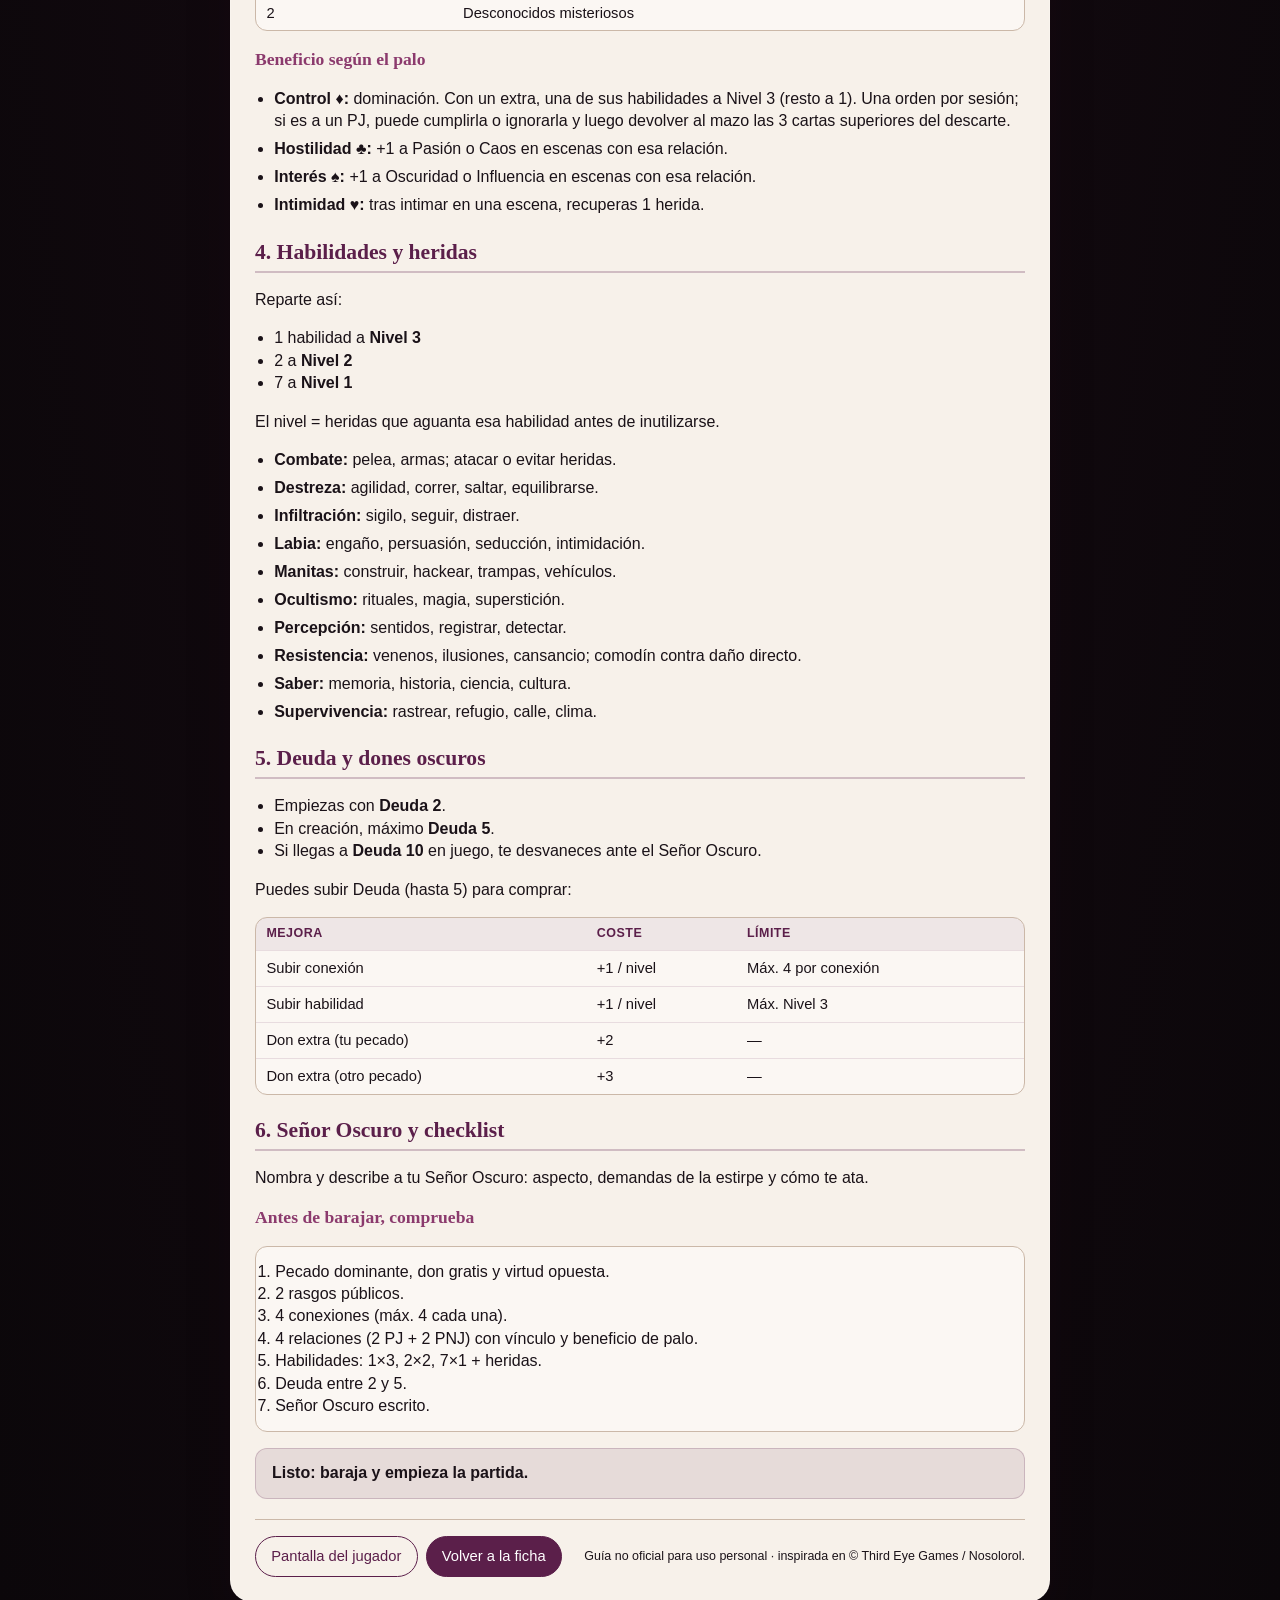
==== commit 32d7c483: "added player screen" ====
--- a/guia.html
+++ b/guia.html
@@ -21,7 +21,10 @@
             la ficha y empezar la partida.
           </p>
         </div>
-        <a class="nav-btn" href="index.html">Ir a la ficha</a>
+        <div class="nav-row">
+          <a class="nav-btn secondary" href="pantalla.html">Pantalla del jugador</a>
+          <a class="nav-btn" href="index.html">Ir a la ficha</a>
+        </div>
       </header>
 
       <nav class="toc" aria-label="Pasos">
@@ -273,7 +276,10 @@
       </section>
 
       <footer class="toolbar guide-foot">
-        <a class="nav-btn" href="index.html">Volver a la ficha</a>
+        <div class="nav-row">
+          <a class="nav-btn secondary" href="pantalla.html">Pantalla del jugador</a>
+          <a class="nav-btn" href="index.html">Volver a la ficha</a>
+        </div>
         <p class="credit">
           Guía no oficial para uso personal · inspirada en © Third Eye Games /
           Nosolorol.
--- a/styles.css
+++ b/styles.css
@@ -34,25 +34,12 @@
 .page {
   max-width: 980px;
   margin: 0 auto;
-  background:
-    linear-gradient(180deg, rgba(255, 255, 255, 0.55), transparent 180px),
-    linear-gradient(135deg, var(--paper), var(--paper-2));
+  background: var(--paper);
   border: 1px solid rgba(255, 255, 255, 0.2);
   border-radius: 22px;
   box-shadow: var(--shadow);
   padding: 1.5rem;
   position: relative;
-  overflow: hidden;
-}
-
-.page::before {
-  content: "";
-  position: absolute;
-  inset: auto -10% -20% 40%;
-  height: 60%;
-  background:
-    radial-gradient(circle, rgba(91, 31, 74, 0.08), transparent 60%);
-  pointer-events: none;
 }
 
 .top {
@@ -336,6 +323,24 @@
   margin-top: 0.85rem;
 }
 
+.nav-row {
+  display: flex;
+  flex-wrap: wrap;
+  gap: 0.5rem;
+  align-items: center;
+}
+
+.two-col {
+  columns: 2;
+  column-gap: 1.25rem;
+}
+
+@media (max-width: 700px) {
+  .two-col {
+    columns: 1;
+  }
+}
+
 .credit {
   margin: 0;
   color: var(--muted);
